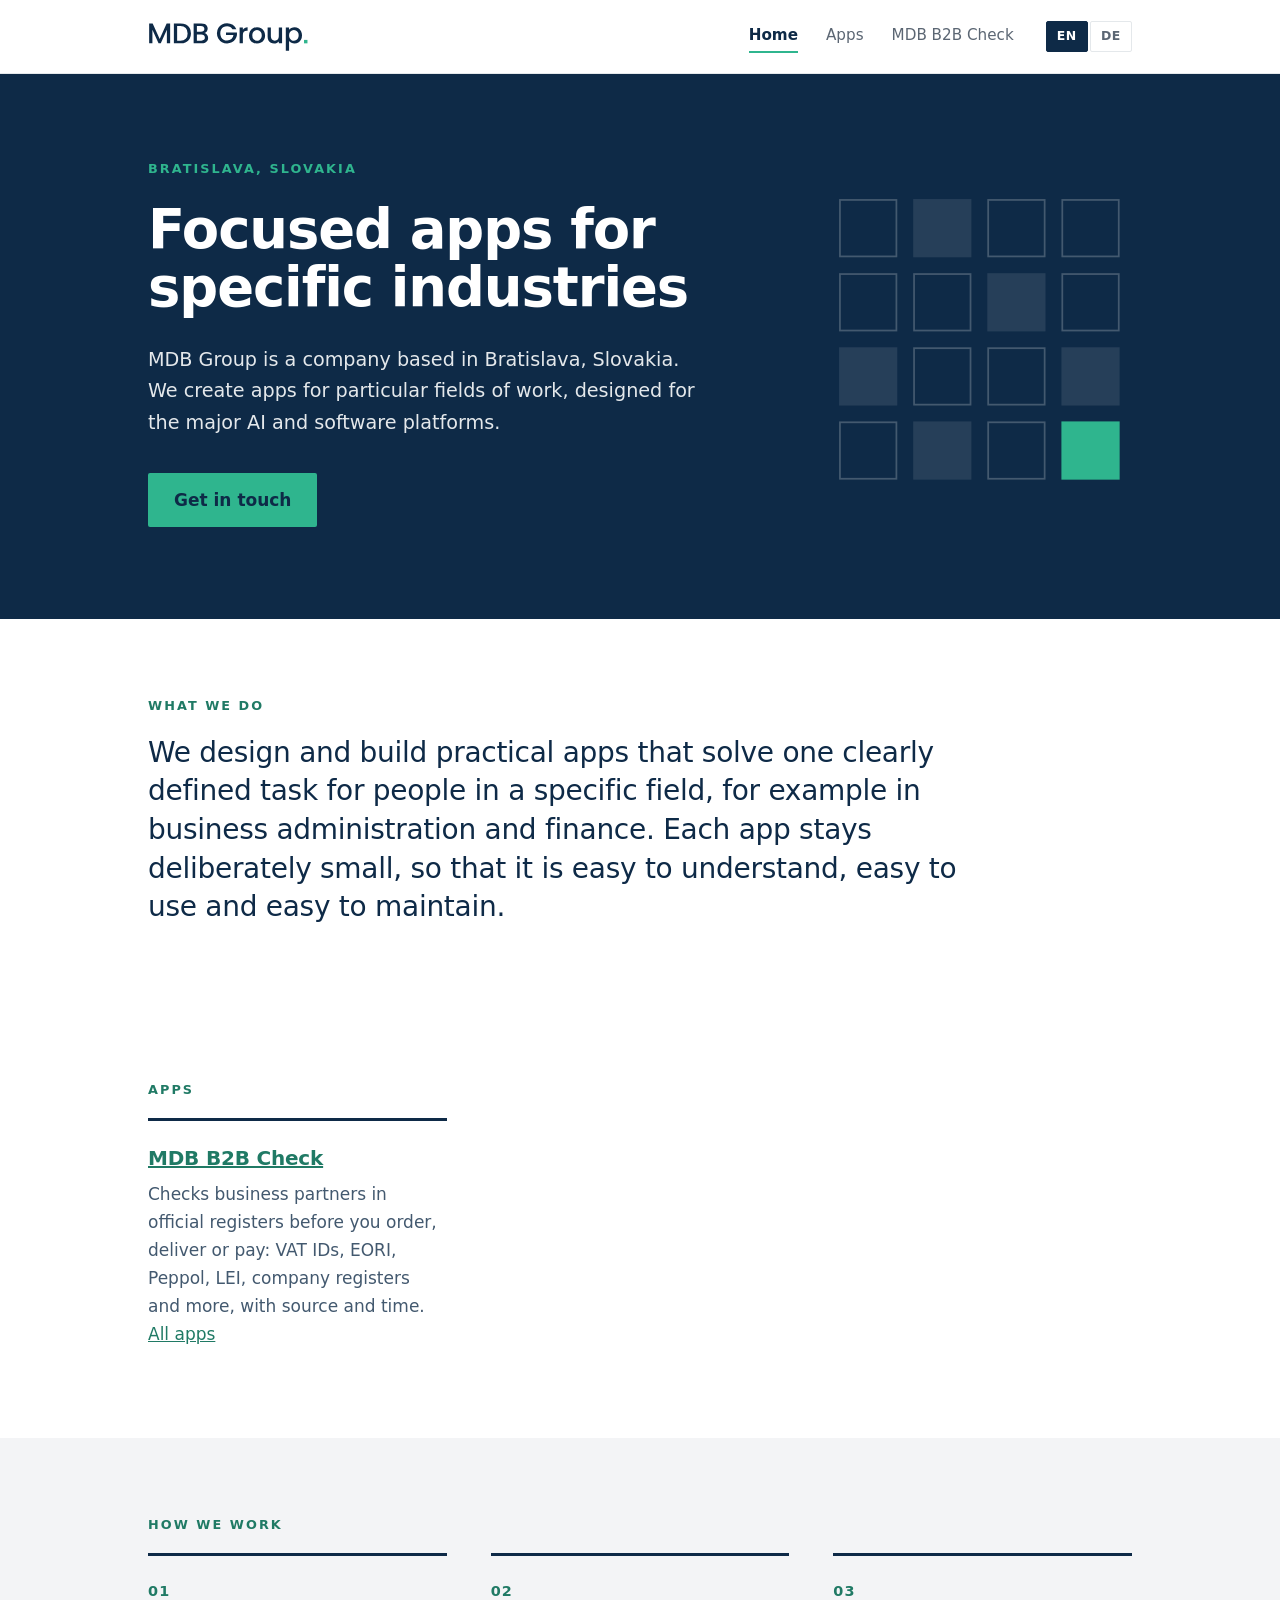
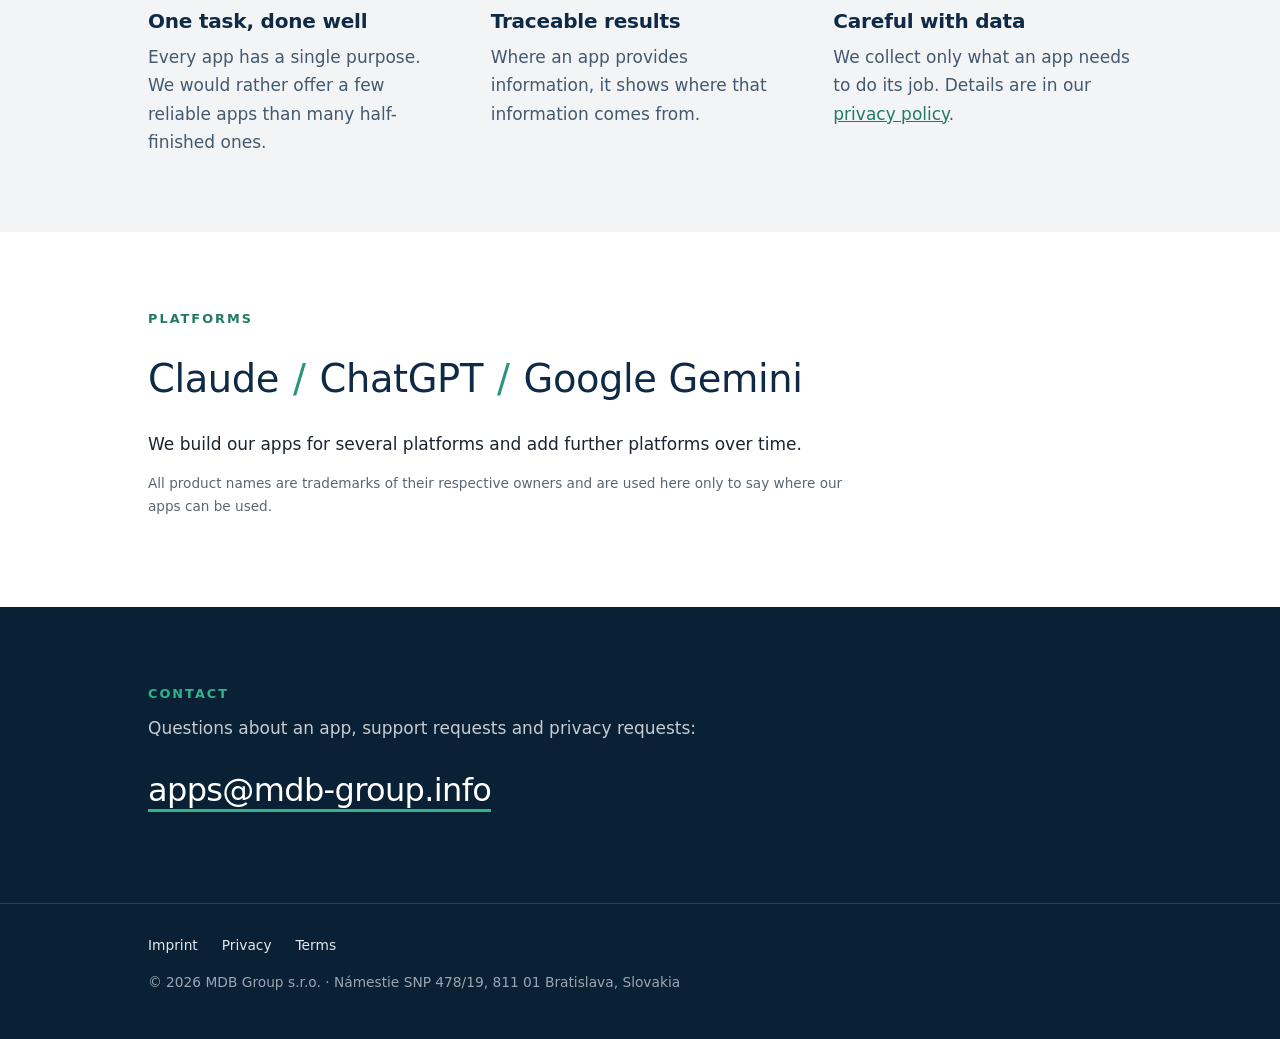
==== index.html @ aedfeaa8 "Navigation: main menu Home, Apps, MDB B2B Check; breadcrumb and app menu on the app pages Marco's wi" ====
<!DOCTYPE html>
<html lang="en">
<head>
<meta charset="utf-8">
<meta http-equiv="Content-Security-Policy" content="default-src 'none'; script-src 'sha256-LEEQmanzDnISlYwO42dObpJ/WsIqlir9Rn5fWfvHh8s='; style-src 'sha256-Pz3H0yWfPdDuYx90i32tvNjlGdBKCMMC2l5BeYTxIV4='; img-src 'self' data:; font-src 'self'; manifest-src 'self'; base-uri 'none'; form-action 'none'">
<meta name="referrer" content="strict-origin-when-cross-origin">
<link rel="icon" href="/favicon.ico" sizes="48x48">
<link rel="icon" href="/favicon.svg" type="image/svg+xml">
<link rel="icon" href="/favicon-32.png" sizes="32x32" type="image/png">
<link rel="apple-touch-icon" href="/apple-touch-icon.png">
<link rel="manifest" href="/site.webmanifest">
<meta name="theme-color" content="#0E2A47">
<link rel="canonical" href="https://mdb-group.info/">
<meta property="og:type" content="website">
<meta property="og:site_name" content="MDB Group">
<meta property="og:title" content="MDB Group – Focused apps for specific industries">
<meta property="og:description" content="MDB Group s.r.o. is a company from Bratislava, Slovakia, that builds focused apps for specific industries.">
<meta property="og:url" content="https://mdb-group.info/">
<meta property="og:image" content="https://mdb-group.info/og-image.png">
<meta property="og:image:width" content="1200">
<meta property="og:image:height" content="630">
<meta name="twitter:card" content="summary_large_image">
<meta name="viewport" content="width=device-width, initial-scale=1">
<title>MDB Group</title>
<meta name="description" content="MDB Group s.r.o. is a company from Bratislava, Slovakia, that builds focused apps for specific industries.">
<style>
@font-face{font-family:"Inter";src:url(/fonts/inter-400.woff2) format("woff2");font-weight:400;font-style:normal;font-display:swap}
@font-face{font-family:"Inter";src:url(/fonts/inter-600.woff2) format("woff2");font-weight:500 700;font-style:normal;font-display:swap}
@font-face{font-family:"Poppins";src:url(/fonts/poppins-500.woff2) format("woff2");font-weight:500;font-style:normal;font-display:swap}
@font-face{font-family:"Poppins";src:url(/fonts/poppins-700.woff2) format("woff2");font-weight:600 700;font-style:normal;font-display:swap}

:root{--petrol:#0E2A47;--deep:#0A2035;--amber:#2FB58E;--paper:#FFFFFF;--tint:#F3F4F6;--ink:#1B2430;--muted:#5B6673;--line:#E4E8EB;--accent:#207A65;
--sans:system-ui,-apple-system,"Segoe UI",Roboto,Helvetica,Arial,sans-serif}
*{box-sizing:border-box}
html{-webkit-text-size-adjust:100%}
body{margin:0;background:var(--paper);color:var(--ink);font-family:var(--sans);font-size:17px;line-height:1.65}
.wrap{max-width:1040px;margin:0 auto;padding:0 28px}
header{background:#fff;border-bottom:1px solid var(--line)}
header .wrap{display:flex;flex-wrap:wrap;gap:10px 32px;align-items:center;padding-top:20px;padding-bottom:20px}
.logo{display:flex;align-items:center;font-weight:700;font-size:1.2rem;letter-spacing:-.01em;color:var(--petrol);text-decoration:none}
.logo::before{content:"";width:16px;height:16px;background:var(--amber);margin-right:11px;border-radius:2px;box-shadow:6px 6px 0 -1px var(--petrol)}
nav{display:flex;flex-wrap:wrap;gap:4px 28px;font-size:.95rem;margin-left:auto}
nav a{color:var(--muted);text-decoration:none;padding:3px 0;border-bottom:2px solid transparent}
nav a:hover{color:var(--ink)}
nav a[aria-current]{color:var(--petrol);font-weight:600;border-bottom-color:var(--amber)}
.lang{display:flex;gap:2px}
.lang button{font:inherit;font-size:.78rem;font-weight:600;letter-spacing:.05em;padding:4px 10px;border:1px solid var(--line);background:#fff;color:var(--muted);cursor:pointer;border-radius:3px}
.lang button[aria-pressed="true"]{background:var(--petrol);border-color:var(--petrol);color:#fff}
h1,h2,h3{letter-spacing:-.02em;line-height:1.15}
p,ul,dl{margin:0 0 14px}
ul{padding-left:22px}
dl{display:grid;grid-template-columns:minmax(130px,max-content) 1fr;gap:8px 28px}
dt{color:var(--muted)}dd{margin:0}
a{color:var(--accent)}
.note{font-size:.85rem;color:var(--muted)}
.pagehead{background:var(--petrol);color:#fff;padding:52px 0 46px;border-bottom:4px solid var(--amber)}
.pagehead h1{font-size:2.6rem;font-weight:700;margin:0;color:#fff}
.pagehead [lang="de"]{border-color:#263F59}
body:not(.home) main{padding:48px 0 80px}
body:not(.home) main .wrap>div[lang]{max-width:780px}
body:not(.home) main h2{font-size:1.3rem;font-weight:700;color:var(--petrol);margin:36px 0 8px}
body:not(.home) main h3{font-size:1.05rem;margin:24px 0 6px}
.hero{background:var(--petrol);color:#FFFFFF;padding:84px 0 92px;overflow:hidden}
.hero .wrap{display:grid;grid-template-columns:1.3fr .7fr;gap:40px;align-items:center}
.eyebrow{font-size:.8rem;font-weight:700;letter-spacing:.16em;text-transform:uppercase;color:var(--amber);margin:0 0 22px}
.hero h1{font-size:3.4rem;line-height:1.07;letter-spacing:-.03em;font-weight:700;margin:0 0 26px;color:#fff}
.hero .lead{color:#E4E8EB;font-size:1.2rem;max-width:560px;margin:0 0 34px}
.btn{display:inline-block;background:var(--amber);color:var(--petrol);font-weight:700;text-decoration:none;padding:13px 26px;border-radius:3px}
.btn:hover{background:#4CBF9E}
.art{width:100%;height:auto;max-width:340px;justify-self:end}
.section{padding:76px 0}
.section.tint{background:var(--tint)}
.section.deep{background:var(--deep);color:#FFFFFF}
.label{font-size:.8rem;font-weight:700;letter-spacing:.16em;text-transform:uppercase;color:var(--accent);margin:0 0 18px}
.deep .label{color:var(--amber)}
.statement{font-size:1.75rem;line-height:1.38;letter-spacing:-.015em;font-weight:500;max-width:840px;margin:0;color:var(--petrol)}
.trio{display:grid;grid-template-columns:repeat(3,1fr);gap:44px;margin-top:8px}
.trio>div{border-top:3px solid var(--petrol);padding-top:20px}
.num{font-size:.9rem;font-weight:700;color:var(--accent);letter-spacing:.08em}
.trio h3{font-size:1.25rem;margin:6px 0 10px;color:var(--petrol)}
.trio p{color:#43596F;margin:0}
.platforms{display:flex;flex-wrap:wrap;gap:6px 14px;align-items:baseline;font-size:2.4rem;font-weight:700;letter-spacing:-.025em;color:var(--petrol);margin:0 0 20px}
.platforms i{font-style:normal;color:var(--amber)}
.section .note{max-width:700px}
.deep p{margin:0 0 10px}
.mail{font-size:2rem;font-weight:700;letter-spacing:-.02em;color:#fff;text-decoration:none;border-bottom:3px solid var(--amber)}
.mail:hover{color:var(--amber)}
.deep .sub{color:#C5CCD3;margin-bottom:22px}
footer{background:var(--deep);color:#9AA6B2;padding:30px 0 46px;font-size:.86rem;border-top:1px solid #263F59}
footer a{color:#E4E8EB;margin-right:24px;text-decoration:none}
footer a:hover{color:#fff;text-decoration:underline}
footer p{margin:14px 0 0}
html.js.en [lang="de"], html.js.de [lang="en"]{display:none}
[lang="de"]{border-top:1px dashed var(--line);margin-top:40px;padding-top:32px}
html.js [lang="de"]{border:0;margin:0;padding:0}
nav span[lang="de"],footer span[lang="de"]{border:0;margin:0;padding:0}
html:not(.js) nav span[lang="de"],html:not(.js) footer span[lang="de"]{display:none}
a:focus-visible,button:focus-visible{outline:2px solid var(--amber);outline-offset:3px}
@media (max-width:860px){.hero .wrap{grid-template-columns:1fr}.art{display:none}.hero h1{font-size:2.5rem}.trio{grid-template-columns:1fr;gap:30px}.platforms{font-size:1.8rem}.statement{font-size:1.4rem}.mail{font-size:1.4rem}nav{margin-left:0}.section{padding:52px 0}.hero{padding:56px 0 60px}}
@media (max-width:600px){dl{grid-template-columns:1fr;gap:2px}dt{margin-top:10px}.pagehead h1{font-size:2rem}}

:root[lang]{border:0!important;margin:0!important;padding:0!important}
.logo{display:block;line-height:0}.logo::before{display:none}.logo svg{height:46px;width:auto}
.skip{position:absolute;left:-9999px;top:0;background:#fff;color:var(--ink);padding:10px 16px;z-index:10}.skip:focus{left:12px;top:12px}
.nf{padding-top:72px;padding-bottom:96px;min-height:50vh}.nf p{max-width:620px;font-size:1.1rem}
@media print{header nav,.lang,.skip,.btn,.art,footer nav{display:none!important}
*{background:#fff!important;color:#000!important;box-shadow:none!important}
.pagehead,.hero,.section,.deep{padding:12px 0!important;border:0!important}
.pagehead h1,.hero h1{color:#000!important;font-size:22pt!important}
a{text-decoration:underline}a[href^="http"]::after{content:" (" attr(href) ")";font-size:9pt}
html.js.en [lang="de"],html.js.de [lang="en"]{display:none!important}
body{font-size:11pt}.wrap{max-width:none;padding:0}}

:root{--sans:"Inter",system-ui,-apple-system,"Segoe UI",Roboto,Helvetica,Arial,sans-serif;--head:"Poppins","Inter",system-ui,Arial,sans-serif}
h1,h2,.statement,.platforms,.mail{font-family:var(--head)}
h1,h2,h3{letter-spacing:-.01em}
.hero h1{font-weight:700;letter-spacing:-.02em}
.pagehead h1{font-weight:500}
body:not(.home) main h2{font-weight:500;font-size:1.35rem}
.statement{font-weight:500;letter-spacing:-.01em}
.platforms{font-weight:500;letter-spacing:-.01em}
.platforms i{color:#279779}
.mail{font-weight:500}
.logo svg{height:30px;width:auto}
nav a[aria-current]{border-bottom-color:#2FB58E}
.btn{border-radius:2px}
.lang button{border-radius:2px}
.trio>div{border-top-color:#0E2A47}
a:focus-visible,button:focus-visible{outline-color:#279779}
.deep a:focus-visible,.hero a:focus-visible,footer a:focus-visible{outline-color:#2FB58E}
.art{max-width:300px}
footer a{display:inline-block}
@media (max-width:400px){.pagehead h1{font-size:1.6rem;-webkit-hyphens:auto;hyphens:auto}}
</style>
<script>(function(){var r=document.documentElement,l=null;
try{l=localStorage.getItem('lang')}catch(e){}
if(l!=='en'&&l!=='de'){l=((navigator.language||'').slice(0,2)==='de')?'de':'en'}
function show(x){r.classList.remove('en','de');r.classList.add('js',x);r.setAttribute('lang',x);
document.querySelectorAll('.lang button').forEach(function(b){b.setAttribute('aria-pressed',b.dataset.l===x?'true':'false')})}
document.addEventListener('DOMContentLoaded',function(){
document.querySelectorAll('.lang button').forEach(function(b){b.addEventListener('click',function(){show(b.dataset.l);try{localStorage.setItem('lang',b.dataset.l)}catch(e){}})});show(l)});
r.classList.add('js',l)})();</script>
</head>
<body class="home">
<a class="skip" href="#main"><span lang="en">Skip to content</span><span lang="de">Zum Inhalt</span></a>
<header><div class="wrap">
<a class="logo" href="/" aria-label="MDB Group, home"><svg aria-hidden="true" focusable="false" xmlns="http://www.w3.org/2000/svg" viewBox="3.5 25.6 563.0 104.6"><path d="M80.7 30.5V100.0H69.3V52.4L48.1 100.0H40.2L18.900000000000002 52.4V100.0H7.5V30.5H19.8L44.2 85.0L68.5 30.5ZM153.3 65.5Q153.3 76.1 148.75 83.9Q144.2 91.7 135.85 95.85Q127.5 100.0 116.4 100.0H93.7V30.5H116.4Q127.5 30.5 135.85 34.75Q144.2 39.0 148.75 46.95Q153.3 54.9 153.3 65.5ZM141.60000000000002 65.5Q141.60000000000002 53.4 135.10000000000002 46.599999999999994Q128.60000000000002 39.8 116.4 39.8H105.10000000000001V90.7H116.4Q128.60000000000002 90.7 135.10000000000002 84.1Q141.60000000000002 77.5 141.60000000000002 65.5ZM213.20000000000002 81.3Q213.20000000000002 86.6 210.45000000000002 90.85Q207.70000000000002 95.1 202.5 97.55Q197.3 100.0 190.40000000000003 100.0H162.60000000000002V30.5H189.10000000000002Q196.20000000000002 30.5 201.3 32.9Q206.40000000000003 35.3 209.00000000000003 39.349999999999994Q211.60000000000002 43.4 211.60000000000002 48.4Q211.60000000000002 54.4 208.40000000000003 58.4Q205.20000000000002 62.4 199.8 64.3Q205.40000000000003 65.3 209.3 70.19999999999999Q213.20000000000002 75.1 213.20000000000002 81.3ZM174.00000000000003 59.699999999999996H188.10000000000002Q193.70000000000002 59.699999999999996 196.85000000000002 57.14999999999999Q200.00000000000003 54.599999999999994 200.00000000000003 49.8Q200.00000000000003 45.099999999999994 196.85000000000002 42.449999999999996Q193.70000000000002 39.8 188.10000000000002 39.8H174.00000000000003ZM201.8 80.1Q201.8 75.0 198.3 72.0Q194.8 69.0 189.00000000000003 69.0H174.00000000000003V90.7H189.40000000000003Q195.20000000000002 90.7 198.5 87.9Q201.8 85.1 201.8 80.1ZM297.90000000000003 50.5Q295.20000000000005 45.3 290.40000000000003 42.65Q285.6 40.0 279.3 40.0Q272.40000000000003 40.0 267.0 43.099999999999994Q261.6 46.199999999999996 258.55 51.89999999999999Q255.50000000000003 57.599999999999994 255.50000000000003 65.1Q255.50000000000003 72.6 258.55 78.35Q261.6 84.1 267.0 87.19999999999999Q272.40000000000003 90.3 279.3 90.3Q288.6 90.3 294.40000000000003 85.1Q300.20000000000005 79.9 301.5 71.0H275.40000000000003V61.9H313.70000000000005V70.8Q312.6 78.9 307.95000000000005 85.7Q303.3 92.5 295.85 96.55Q288.40000000000003 100.6 279.3 100.6Q269.5 100.6 261.4 96.05Q253.3 91.5 248.55 83.4Q243.8 75.3 243.8 65.1Q243.8 54.9 248.55 46.8Q253.3 38.699999999999996 261.45000000000005 34.14999999999999Q269.6 29.599999999999994 279.3 29.599999999999994Q290.40000000000003 29.599999999999994 299.05000000000007 35.05Q307.70000000000005 40.5 311.6 50.5ZM350.8 44.0V55.8H347.90000000000003Q341.20000000000005 55.8 337.75 59.2Q334.3 62.6 334.3 71.0V100.0H322.90000000000003V44.9H334.3V52.9Q336.8 48.699999999999996 340.95000000000005 46.349999999999994Q345.1 44.0 350.8 44.0ZM355.6000000000001 72.4Q355.6000000000001 64.0 359.30000000000007 57.5Q363.00000000000006 51.0 369.4000000000001 47.5Q375.80000000000007 44.0 383.70000000000005 44.0Q391.6000000000001 44.0 398.0000000000001 47.5Q404.4000000000001 51.0 408.1000000000001 57.5Q411.80000000000007 64.0 411.80000000000007 72.4Q411.80000000000007 80.8 408.00000000000006 87.3Q404.20000000000005 93.8 397.6500000000001 97.35Q391.1000000000001 100.9 383.20000000000005 100.9Q375.4000000000001 100.9 369.1000000000001 97.35Q362.80000000000007 93.8 359.20000000000005 87.35Q355.6000000000001 80.9 355.6000000000001 72.4ZM400.1000000000001 72.4Q400.1000000000001 66.4 397.80000000000007 62.25Q395.50000000000006 58.099999999999994 391.70000000000005 56.0Q387.9000000000001 53.9 383.50000000000006 53.9Q379.1000000000001 53.9 375.3500000000001 56.0Q371.6000000000001 58.099999999999994 369.4000000000001 62.25Q367.20000000000005 66.4 367.20000000000005 72.4Q367.20000000000005 81.3 371.75000000000006 86.15Q376.30000000000007 91.0 383.20000000000005 91.0Q387.6000000000001 91.0 391.45000000000005 88.9Q395.30000000000007 86.8 397.70000000000005 82.6Q400.1000000000001 78.4 400.1000000000001 72.4ZM471.0000000000001 44.9V100.0H459.6000000000001V93.5Q456.9000000000001 96.9 452.55000000000007 98.85Q448.2000000000001 100.8 443.30000000000007 100.8Q436.80000000000007 100.8 431.6500000000001 98.1Q426.50000000000006 95.4 423.55000000000007 90.1Q420.6000000000001 84.8 420.6000000000001 77.3V44.9H431.9000000000001V75.6Q431.9000000000001 83.0 435.6000000000001 86.95Q439.30000000000007 90.9 445.7000000000001 90.9Q452.1000000000001 90.9 455.8500000000001 86.95Q459.6000000000001 83.0 459.6000000000001 75.6V44.9ZM514.6000000000001 44.0Q521.8000000000001 44.0 527.7500000000001 47.55Q533.7000000000002 51.099999999999994 537.1000000000001 57.5Q540.5000000000001 63.9 540.5000000000001 72.2Q540.5000000000001 80.5 537.1000000000001 87.05Q533.7000000000002 93.6 527.7500000000001 97.25Q521.8000000000001 100.9 514.6000000000001 100.9Q508.3000000000001 100.9 503.4000000000001 98.35Q498.5000000000001 95.8 495.4000000000001 92.0V126.2H484.0000000000001V44.9H495.4000000000001V53.0Q498.3000000000001 49.199999999999996 503.3000000000001 46.599999999999994Q508.3000000000001 44.0 514.6000000000001 44.0ZM512.1000000000001 53.9Q507.8000000000001 53.9 503.95000000000016 56.099999999999994Q500.10000000000014 58.3 497.7500000000001 62.49999999999999Q495.4000000000001 66.69999999999999 495.4000000000001 72.4Q495.4000000000001 78.1 497.7500000000001 82.35Q500.10000000000014 86.6 503.95000000000016 88.8Q507.8000000000001 91.0 512.1000000000001 91.0Q516.5000000000001 91.0 520.3500000000001 88.75Q524.2000000000002 86.5 526.5500000000002 82.2Q528.9000000000001 77.9 528.9000000000001 72.2Q528.9000000000001 66.5 526.5500000000002 62.349999999999994Q524.2000000000002 58.199999999999996 520.3500000000001 56.05Q516.5000000000001 53.9 512.1000000000001 53.9Z" fill="#0E2A47"/><rect x="547.5" y="88.0" width="12" height="12" fill="#2FB58E"/></svg></a>
<nav aria-label="Main"><a href="index.html" aria-current="page"><span lang="en">Home</span><span lang="de">Start</span></a><a href="/apps/"><span lang="en">Apps</span><span lang="de">Apps</span></a><a href="/apps/b2b-check/"><span lang="en">MDB B2B Check</span><span lang="de">MDB B2B Check</span></a></nav>
<div class="lang" role="group" aria-label="Language"><button type="button" data-l="en">EN</button><button type="button" data-l="de">DE</button></div>
</div></header>
<main id="main"><div lang="en">
<section class="hero"><div class="wrap"><div>
<p class="eyebrow">Bratislava, Slovakia</p>
<h1>Focused apps for specific industries</h1>
<p class="lead">MDB Group is a company based in Bratislava, Slovakia. We create apps for particular fields of work, designed for the major AI and software platforms.</p>
<a class="btn" href="mailto:apps@mdb-group.info">Get in touch</a>
</div><svg class="art" viewBox="0 0 340 340" aria-hidden="true" focusable="false"><rect x="9" y="9" width="64" height="64" fill="none" stroke="#43596F" stroke-width="2"/><rect x="92" y="8" width="66" height="66" fill="#263F59"/><rect x="177" y="9" width="64" height="64" fill="none" stroke="#43596F" stroke-width="2"/><rect x="261" y="9" width="64" height="64" fill="none" stroke="#43596F" stroke-width="2"/><rect x="9" y="93" width="64" height="64" fill="none" stroke="#43596F" stroke-width="2"/><rect x="93" y="93" width="64" height="64" fill="none" stroke="#43596F" stroke-width="2"/><rect x="176" y="92" width="66" height="66" fill="#263F59"/><rect x="261" y="93" width="64" height="64" fill="none" stroke="#43596F" stroke-width="2"/><rect x="8" y="176" width="66" height="66" fill="#263F59"/><rect x="93" y="177" width="64" height="64" fill="none" stroke="#43596F" stroke-width="2"/><rect x="177" y="177" width="64" height="64" fill="none" stroke="#43596F" stroke-width="2"/><rect x="260" y="176" width="66" height="66" fill="#263F59"/><rect x="9" y="261" width="64" height="64" fill="none" stroke="#43596F" stroke-width="2"/><rect x="92" y="260" width="66" height="66" fill="#263F59"/><rect x="177" y="261" width="64" height="64" fill="none" stroke="#43596F" stroke-width="2"/><rect x="260" y="260" width="66" height="66" fill="#2FB58E"/></svg></div></section>
<section class="section"><div class="wrap"><p class="label">What we do</p><p class="statement">We design and build practical apps that solve one clearly defined task for people in a specific field, for example in business administration and finance. Each app stays deliberately small, so that it is easy to understand, easy to use and easy to maintain.</p></div></section>
<section class="section"><div class="wrap"><p class="label">Apps</p><div class="trio"><div><h3><a href="/apps/b2b-check/">MDB B2B Check</a></h3><p>Checks business partners in official registers before you order, deliver or pay: VAT IDs, EORI, Peppol, LEI, company registers and more, with source and time.</p></div></div><p><a href="/apps/">All apps</a></p></div></section>
<section class="section tint"><div class="wrap"><p class="label">How we work</p><div class="trio"><div><span class="num">01</span><h3>One task, done well</h3><p>Every app has a single purpose. We would rather offer a few reliable apps than many half-finished ones.</p></div><div><span class="num">02</span><h3>Traceable results</h3><p>Where an app provides information, it shows where that information comes from.</p></div><div><span class="num">03</span><h3>Careful with data</h3><p>We collect only what an app needs to do its job. Details are in our <a href="privacy.html">privacy policy</a>.</p></div></div></div></section>
<section class="section"><div class="wrap"><p class="label">Platforms</p>
<p class="platforms"><span>Claude</span><i>/</i><span>ChatGPT</span><i>/</i><span>Google Gemini</span></p>
<p>We build our apps for several platforms and add further platforms over time.</p><p class="note">All product names are trademarks of their respective owners and are used here only to say where our apps can be used.</p></div></section>
<section class="section deep"><div class="wrap"><p class="label">Contact</p><p class="sub">Questions about an app, support requests and privacy requests:</p><p><a class="mail" href="mailto:apps@mdb-group.info">apps@mdb-group.info</a></p></div></section>
</div>
<div lang="de">
<section class="hero"><div class="wrap"><div>
<p class="eyebrow">Bratislava, Slowakei</p>
<h1>Gezielte Apps für bestimmte Branchen</h1>
<p class="lead">MDB Group ist ein Unternehmen mit Sitz in Bratislava, Slowakei. Wir entwickeln Apps für bestimmte Fachgebiete, ausgerichtet auf die grossen KI- und Software-Plattformen.</p>
<a class="btn" href="mailto:apps@mdb-group.info">Kontakt aufnehmen</a>
</div><svg class="art" viewBox="0 0 340 340" aria-hidden="true" focusable="false"><rect x="9" y="9" width="64" height="64" fill="none" stroke="#43596F" stroke-width="2"/><rect x="92" y="8" width="66" height="66" fill="#263F59"/><rect x="177" y="9" width="64" height="64" fill="none" stroke="#43596F" stroke-width="2"/><rect x="261" y="9" width="64" height="64" fill="none" stroke="#43596F" stroke-width="2"/><rect x="9" y="93" width="64" height="64" fill="none" stroke="#43596F" stroke-width="2"/><rect x="93" y="93" width="64" height="64" fill="none" stroke="#43596F" stroke-width="2"/><rect x="176" y="92" width="66" height="66" fill="#263F59"/><rect x="261" y="93" width="64" height="64" fill="none" stroke="#43596F" stroke-width="2"/><rect x="8" y="176" width="66" height="66" fill="#263F59"/><rect x="93" y="177" width="64" height="64" fill="none" stroke="#43596F" stroke-width="2"/><rect x="177" y="177" width="64" height="64" fill="none" stroke="#43596F" stroke-width="2"/><rect x="260" y="176" width="66" height="66" fill="#263F59"/><rect x="9" y="261" width="64" height="64" fill="none" stroke="#43596F" stroke-width="2"/><rect x="92" y="260" width="66" height="66" fill="#263F59"/><rect x="177" y="261" width="64" height="64" fill="none" stroke="#43596F" stroke-width="2"/><rect x="260" y="260" width="66" height="66" fill="#2FB58E"/></svg></div></section>
<section class="section"><div class="wrap"><p class="label">Was wir tun</p><p class="statement">Wir entwickeln praktische Apps, die eine klar umrissene Aufgabe für Menschen in einem bestimmten Fachgebiet lösen, zum Beispiel in der Unternehmensverwaltung und im Finanzwesen. Jede App bleibt bewusst klein, damit sie leicht zu verstehen, einfach zu nutzen und gut zu pflegen ist.</p></div></section>
<section class="section"><div class="wrap"><p class="label">Apps</p><div class="trio"><div><h3><a href="/apps/b2b-check/">MDB B2B Check</a></h3><p>Prüft Geschäftspartner in amtlichen Registern, bevor Sie bestellen, liefern oder zahlen: USt-IdNr., EORI, Peppol, LEI, Firmenregister und mehr, mit Quelle und Zeitpunkt.</p></div></div><p><a href="/apps/">Alle Apps</a></p></div></section>
<section class="section tint"><div class="wrap"><p class="label">So arbeiten wir</p><div class="trio"><div><span class="num">01</span><h3>Eine Aufgabe, gut gelöst</h3><p>Jede App hat genau einen Zweck. Wir bieten lieber wenige verlässliche Apps an als viele halbfertige.</p></div><div><span class="num">02</span><h3>Nachvollziehbare Ergebnisse</h3><p>Wo eine App Informationen liefert, zeigt sie, woher diese stammen.</p></div><div><span class="num">03</span><h3>Sorgfältig mit Daten</h3><p>Wir erheben nur, was eine App für ihre Aufgabe braucht. Einzelheiten stehen in der <a href="privacy.html">Datenschutzerklärung</a>.</p></div></div></div></section>
<section class="section"><div class="wrap"><p class="label">Plattformen</p>
<p class="platforms"><span>Claude</span><i>/</i><span>ChatGPT</span><i>/</i><span>Google Gemini</span></p>
<p>Wir entwickeln unsere Apps für mehrere Plattformen und nehmen laufend weitere dazu.</p><p class="note">Alle Produktnamen sind Marken der jeweiligen Inhaber und dienen hier nur dazu, anzugeben, wo unsere Apps genutzt werden können.</p></div></section>
<section class="section deep"><div class="wrap"><p class="label">Kontakt</p><p class="sub">Fragen zu einer App, Support und Datenschutzanfragen:</p><p><a class="mail" href="mailto:apps@mdb-group.info">apps@mdb-group.info</a></p></div></section>
</div></main>
<footer><div class="wrap"><a href="imprint.html"><span lang="en">Imprint</span><span lang="de">Impressum</span></a><a href="privacy.html"><span lang="en">Privacy</span><span lang="de">Datenschutz</span></a><a href="terms.html"><span lang="en">Terms</span><span lang="de">Nutzungsbedingungen</span></a><p>© 2026 MDB Group s.r.o. · Námestie SNP 478/19, 811 01 Bratislava, Slovakia</p></div></footer>
</body>
</html>
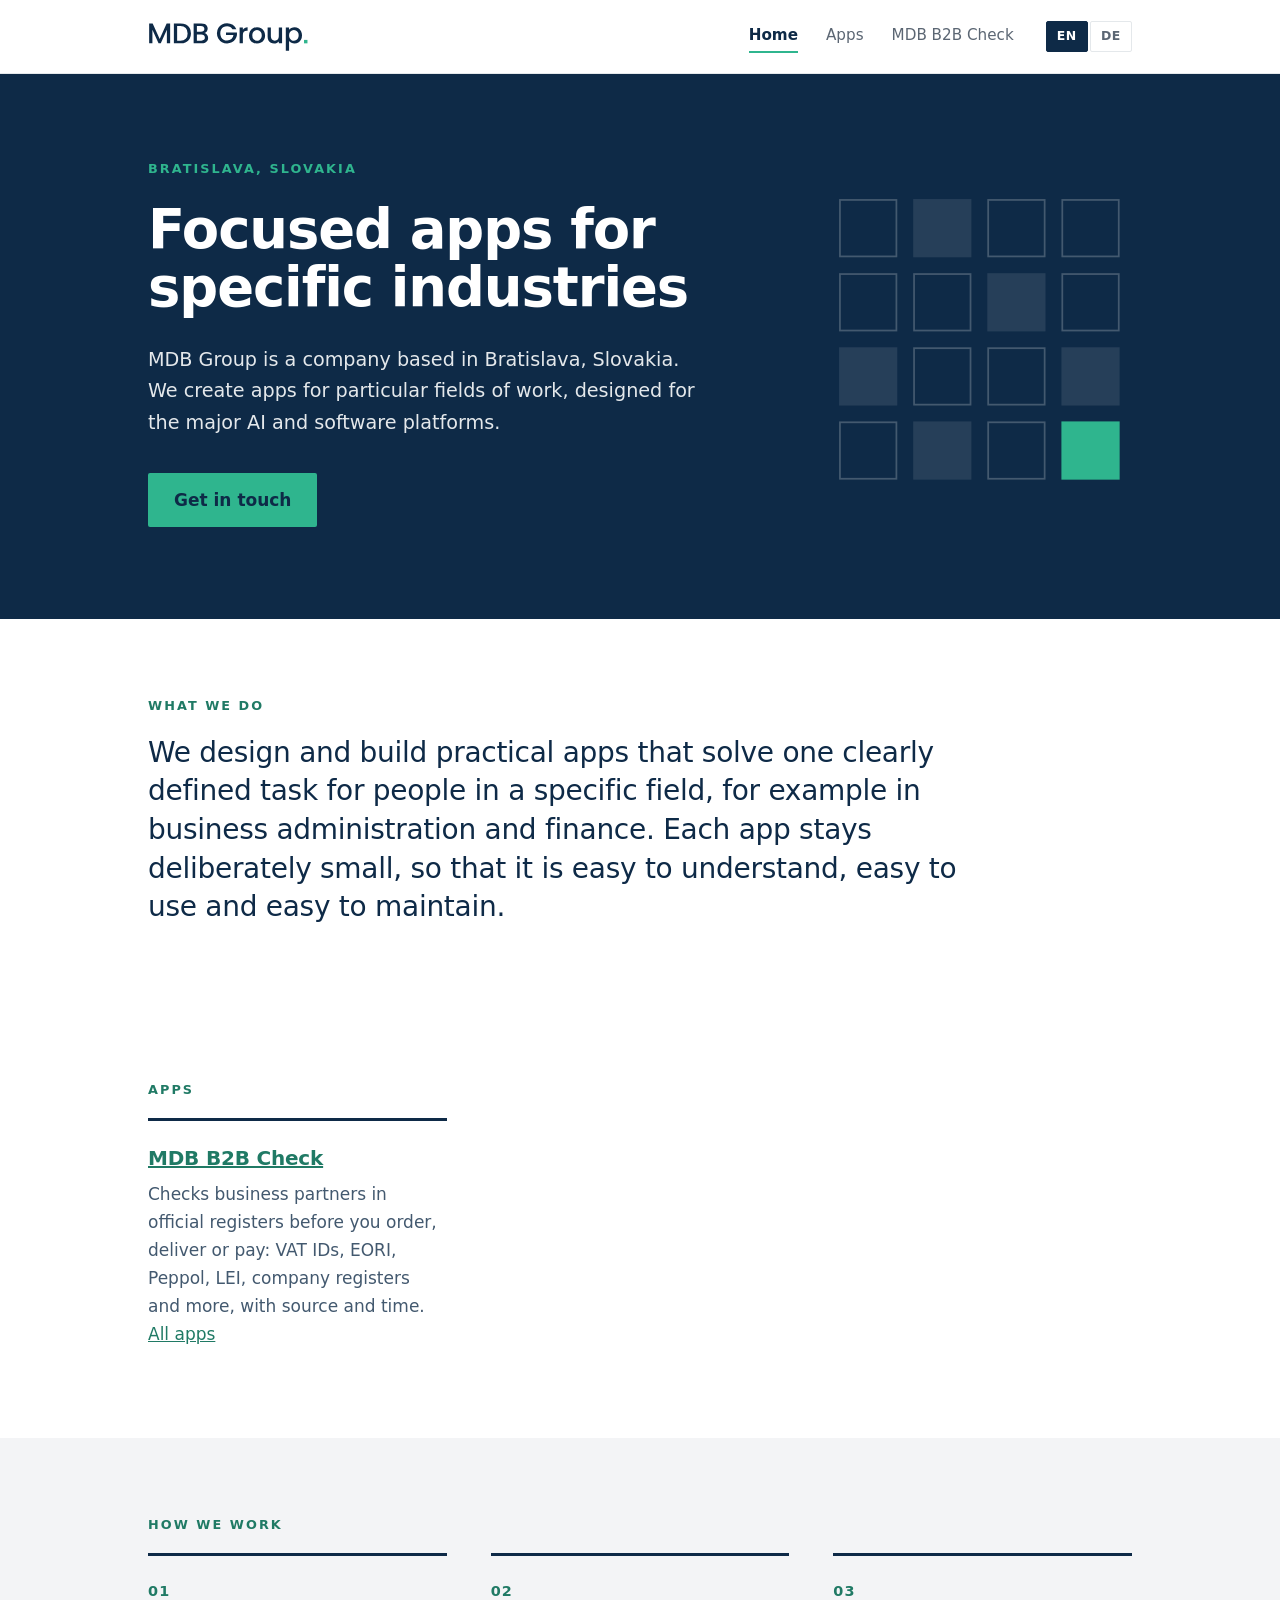
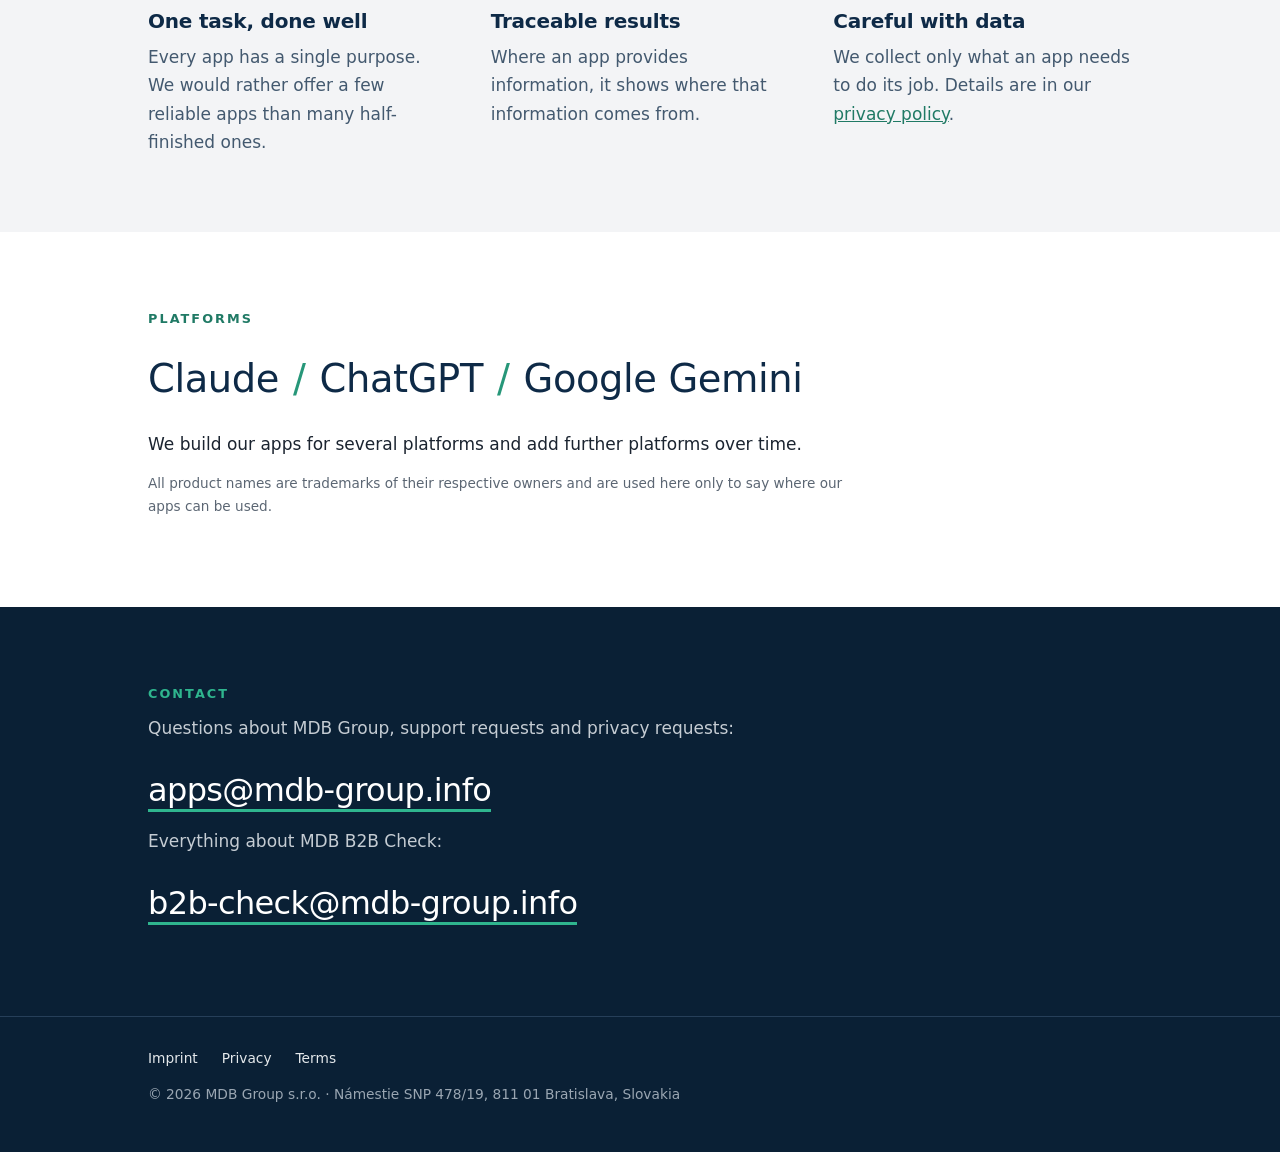
==== commit a1fdccd6: "Home page, contact: MDB Group at apps@, everything about MDB B2B Check at b2b-check@ (E-212; #114 in" ====
--- a/index.html
+++ b/index.html
@@ -161,7 +161,7 @@
 <section class="section"><div class="wrap"><p class="label">Platforms</p>
 <p class="platforms"><span>Claude</span><i>/</i><span>ChatGPT</span><i>/</i><span>Google Gemini</span></p>
 <p>We build our apps for several platforms and add further platforms over time.</p><p class="note">All product names are trademarks of their respective owners and are used here only to say where our apps can be used.</p></div></section>
-<section class="section deep"><div class="wrap"><p class="label">Contact</p><p class="sub">Questions about an app, support requests and privacy requests:</p><p><a class="mail" href="mailto:apps@mdb-group.info">apps@mdb-group.info</a></p></div></section>
+<section class="section deep"><div class="wrap"><p class="label">Contact</p><p class="sub">Questions about MDB Group, support requests and privacy requests:</p><p><a class="mail" href="mailto:apps@mdb-group.info">apps@mdb-group.info</a></p><p class="sub">Everything about MDB B2B Check:</p><p><a class="mail" href="mailto:b2b-check@mdb-group.info">b2b-check@mdb-group.info</a></p></div></section>
 </div>
 <div lang="de">
 <section class="hero"><div class="wrap"><div>
@@ -176,7 +176,7 @@
 <section class="section"><div class="wrap"><p class="label">Plattformen</p>
 <p class="platforms"><span>Claude</span><i>/</i><span>ChatGPT</span><i>/</i><span>Google Gemini</span></p>
 <p>Wir entwickeln unsere Apps für mehrere Plattformen und nehmen laufend weitere dazu.</p><p class="note">Alle Produktnamen sind Marken der jeweiligen Inhaber und dienen hier nur dazu, anzugeben, wo unsere Apps genutzt werden können.</p></div></section>
-<section class="section deep"><div class="wrap"><p class="label">Kontakt</p><p class="sub">Fragen zu einer App, Support und Datenschutzanfragen:</p><p><a class="mail" href="mailto:apps@mdb-group.info">apps@mdb-group.info</a></p></div></section>
+<section class="section deep"><div class="wrap"><p class="label">Kontakt</p><p class="sub">Fragen zu MDB Group, Support und Datenschutzanfragen:</p><p><a class="mail" href="mailto:apps@mdb-group.info">apps@mdb-group.info</a></p><p class="sub">Alles zu MDB B2B Check:</p><p><a class="mail" href="mailto:b2b-check@mdb-group.info">b2b-check@mdb-group.info</a></p></div></section>
 </div></main>
 <footer><div class="wrap"><a href="imprint.html"><span lang="en">Imprint</span><span lang="de">Impressum</span></a><a href="privacy.html"><span lang="en">Privacy</span><span lang="de">Datenschutz</span></a><a href="terms.html"><span lang="en">Terms</span><span lang="de">Nutzungsbedingungen</span></a><p>© 2026 MDB Group s.r.o. · Námestie SNP 478/19, 811 01 Bratislava, Slovakia</p></div></footer>
 </body>
